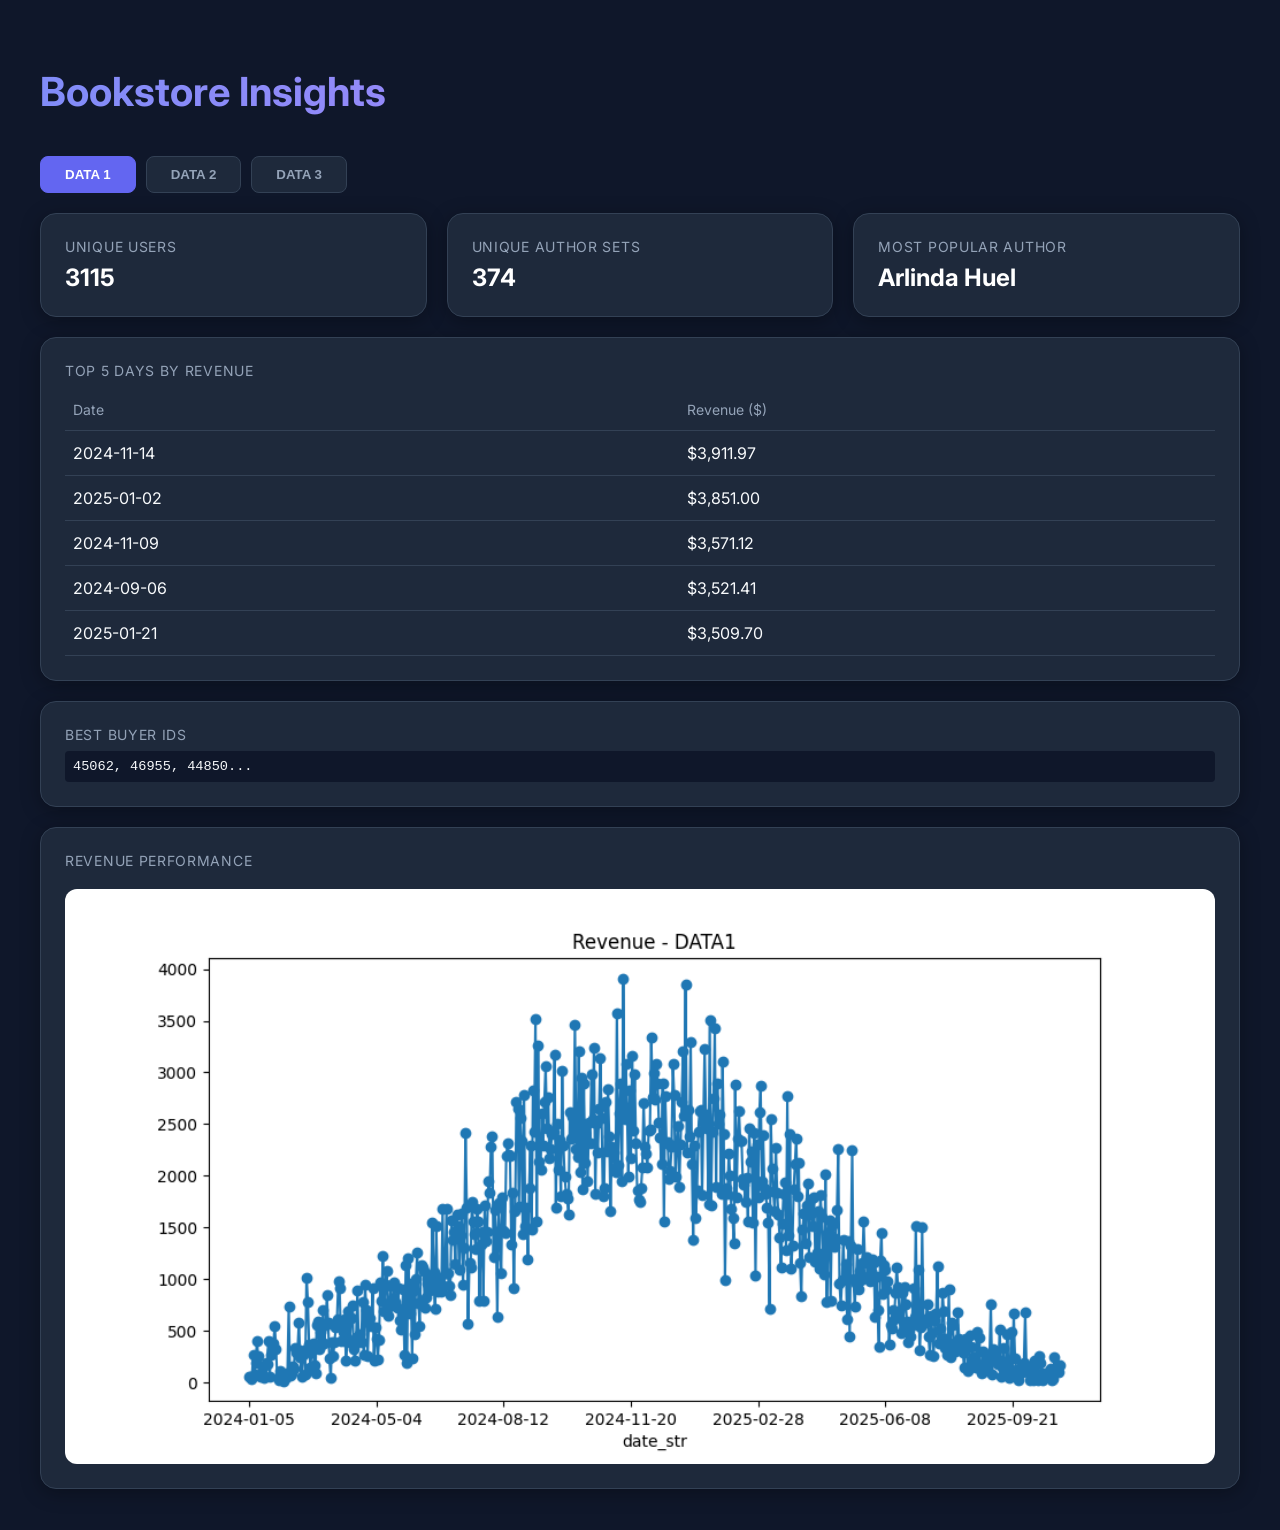
==== task4/index.html @ 1b7b1a32 "rename to deploy in vercel" ====
<!DOCTYPE html>
<html lang="en">
<head>
    <meta charset="UTF-8">
    <meta name="viewport" content="width=device-width, initial-scale=1.0">
    <title>Bookstore Performance Dashboard (Static)</title>
    <link href="https://fonts.googleapis.com/css2?family=Inter:wght@300;400;600;700&display=swap" rel="stylesheet">
    <style>
        :root {
            --bg: #0f172a;
            --card-bg: #1e293b;
            --accent: #6366f1;
            --text: #f8fafc;
            --text-muted: #94a3b8;
        }
        body {
            font-family: 'Inter', sans-serif;
            background-color: var(--bg);
            color: var(--text);
            margin: 0;
            padding: 40px;
            display: flex;
            flex-direction: column;
            align-items: center;
        }
        .container {
            max-width: 1200px;
            width: 100%;
        }
        h1 {
            font-weight: 700;
            margin-bottom: 40px;
            background: linear-gradient(to right, #818cf8, #c084fc);
            -webkit-background-clip: text;
            -webkit-text-fill-color: transparent;
            font-size: 2.5rem;
        }
        .tabs {
            display: flex;
            gap: 10px;
            margin-bottom: 20px;
        }
        .tab-btn {
            background: var(--card-bg);
            border: 1px solid #334155;
            color: var(--text-muted);
            padding: 10px 24px;
            border-radius: 8px;
            cursor: pointer;
            transition: all 0.3s;
            font-weight: 600;
        }
        .tab-btn.active {
            background: var(--accent);
            color: white;
            border-color: var(--accent);
        }
        .view {
            display: none;
            grid-template-columns: repeat(auto-fit, minmax(300px, 1fr));
            gap: 20px;
        }
        .view.active {
            display: grid;
        }
        .card {
            background: var(--card-bg);
            border-radius: 16px;
            padding: 24px;
            border: 1px solid #334155;
            box-shadow: 0 4px 20px rgba(0,0,0,0.3);
        }
        .card-full {
            grid-column: 1 / -1;
        }
        .stat-label {
            color: var(--text-muted);
            font-size: 0.875rem;
            margin-bottom: 8px;
            text-transform: uppercase;
            letter-spacing: 0.05em;
        }
        .stat-value {
            font-size: 1.5rem;
            font-weight: 700;
            color: white;
        }
        table {
            width: 100%;
            border-collapse: collapse;
            margin-top: 10px;
        }
        th, td {
            text-align: left;
            padding: 12px 8px;
            border-bottom: 1px solid #334155;
        }
        th { color: var(--text-muted); font-weight: 400; font-size: 0.875rem; }
        .chart-container {
            width: 100%;
            margin-top: 20px;
            border-radius: 12px;
            overflow: hidden;
            background: #1e1e2e;
        }
        .chart-container img {
            width: 100%;
            display: block;
        }
        .ids-list {
            font-family: monospace;
            font-size: 0.85rem;
            word-break: break-all;
            background: #0f172a;
            padding: 8px;
            border-radius: 4px;
            margin-top: 8px;
        }
    </style>
</head>
<body>
    <div class="container">
        <h1>Bookstore Insights</h1>
        
        <div class="tabs">
            <button class="tab-btn active" onclick="showView('data1')">DATA 1</button>
            <button class="tab-btn" onclick="showView('data2')">DATA 2</button>
            <button class="tab-btn" onclick="showView('data3')">DATA 3</button>
        </div>

        <!-- DATA 1 VIEW -->
        <div id="data1" class="view active">
            <div class="card">
                <div class="stat-label">Unique Users</div>
                <div class="stat-value">3115</div>
            </div>
            <div class="card">
                <div class="stat-label">Unique Author Sets</div>
                <div class="stat-value">374</div>
            </div>
            <div class="card">
                <div class="stat-label">Most Popular Author</div>
                <div class="stat-value">Arlinda Huel</div>
            </div>
            <div class="card card-full">
                <div class="stat-label">Top 5 Days by Revenue</div>
                <table>
                    <thead><tr><th>Date</th><th>Revenue ($)</th></tr></thead>
                    <tbody>
                        <tr><td>2024-11-14</td><td>$3,911.97</td></tr>
                        <tr><td>2025-01-02</td><td>$3,851.00</td></tr>
                        <tr><td>2024-11-09</td><td>$3,571.12</td></tr>
                        <tr><td>2024-09-06</td><td>$3,521.41</td></tr>
                        <tr><td>2025-01-21</td><td>$3,509.70</td></tr>
                    </tbody>
                </table>
            </div>
            <div class="card card-full">
                <div class="stat-label">Best Buyer IDs</div>
                <div class="ids-list">45062, 46955, 44850...</div>
            </div>
            <div class="card card-full">
                <div class="stat-label">Revenue Performance</div>
                <div class="chart-container"><img src="revenue_data1.png" alt="Revenue DATA1"></div>
            </div>
        </div>

        <!-- DATA 2 VIEW -->
        <div id="data2" class="view">
            <div class="card">
                <div class="stat-label">Unique Users</div>
                <div class="stat-value">2663</div>
            </div>
            <div class="card">
                <div class="stat-label">Unique Author Sets</div>
                <div class="stat-value">362</div>
            </div>
            <div class="card">
                <div class="stat-label">Most Popular Author</div>
                <div class="stat-value">Jaimie Skiles</div>
            </div>
            <div class="card card-full">
                <div class="stat-label">Top 5 Days by Revenue</div>
                <table>
                    <thead><tr><th>Date</th><th>Revenue ($)</th></tr></thead>
                    <tbody>
                        <tr><td>2024-09-12</td><td>$3,933.85</td></tr>
                        <tr><td>2024-11-15</td><td>$3,677.17</td></tr>
                        <tr><td>2024-11-21</td><td>$3,590.08</td></tr>
                        <tr><td>2024-12-25</td><td>$3,572.11</td></tr>
                        <tr><td>2025-01-20</td><td>$3,561.50</td></tr>
                    </tbody>
                </table>
            </div>
            <div class="card card-full">
                <div class="stat-label">Best Buyer IDs</div>
                <div class="ids-list">53583, 55058, 55420...</div>
            </div>
            <div class="card card-full">
                <div class="stat-label">Revenue Performance</div>
                <div class="chart-container"><img src="revenue_data2.png" alt="Revenue DATA2"></div>
            </div>
        </div>

        <!-- DATA 3 VIEW -->
        <div id="data3" class="view">
            <div class="card">
                <div class="stat-label">Unique Users</div>
                <div class="stat-value">3290</div>
            </div>
            <div class="card">
                <div class="stat-label">Unique Author Sets</div>
                <div class="stat-value">325</div>
            </div>
            <div class="card">
                <div class="stat-label">Most Popular Author</div>
                <div class="stat-value">Benjamin Mills</div>
            </div>
            <div class="card card-full">
                <div class="stat-label">Top 5 Days by Revenue</div>
                <table>
                    <thead><tr><th>Date</th><th>Revenue ($)</th></tr></thead>
                    <tbody>
                        <tr><td>2024-11-16</td><td>$3,688.19</td></tr>
                        <tr><td>2025-01-31</td><td>$3,341.98</td></tr>
                        <tr><td>2024-11-12</td><td>$3,182.24</td></tr>
                        <tr><td>2024-10-26</td><td>$3,127.92</td></tr>
                        <tr><td>2024-11-01</td><td>$2,954.02</td></tr>
                    </tbody>
                </table>
            </div>
            <div class="card card-full">
                <div class="stat-label">Best Buyer IDs</div>
                <div class="ids-list">49715, 50963...</div>
            </div>
            <div class="card card-full">
                <div class="stat-label">Revenue Performance</div>
                <div class="chart-container"><img src="revenue_data3.png" alt="Revenue DATA3"></div>
            </div>
        </div>
    </div>

    <script>
        function showView(id) {
            document.querySelectorAll('.view').forEach(v => v.style.display = 'none');
            document.querySelectorAll('.tab-btn').forEach(b => b.classList.remove('active'));
            document.getElementById(id).style.display = 'grid';
            event.target.classList.add('active');
        }
    </script>
</body>
</html>
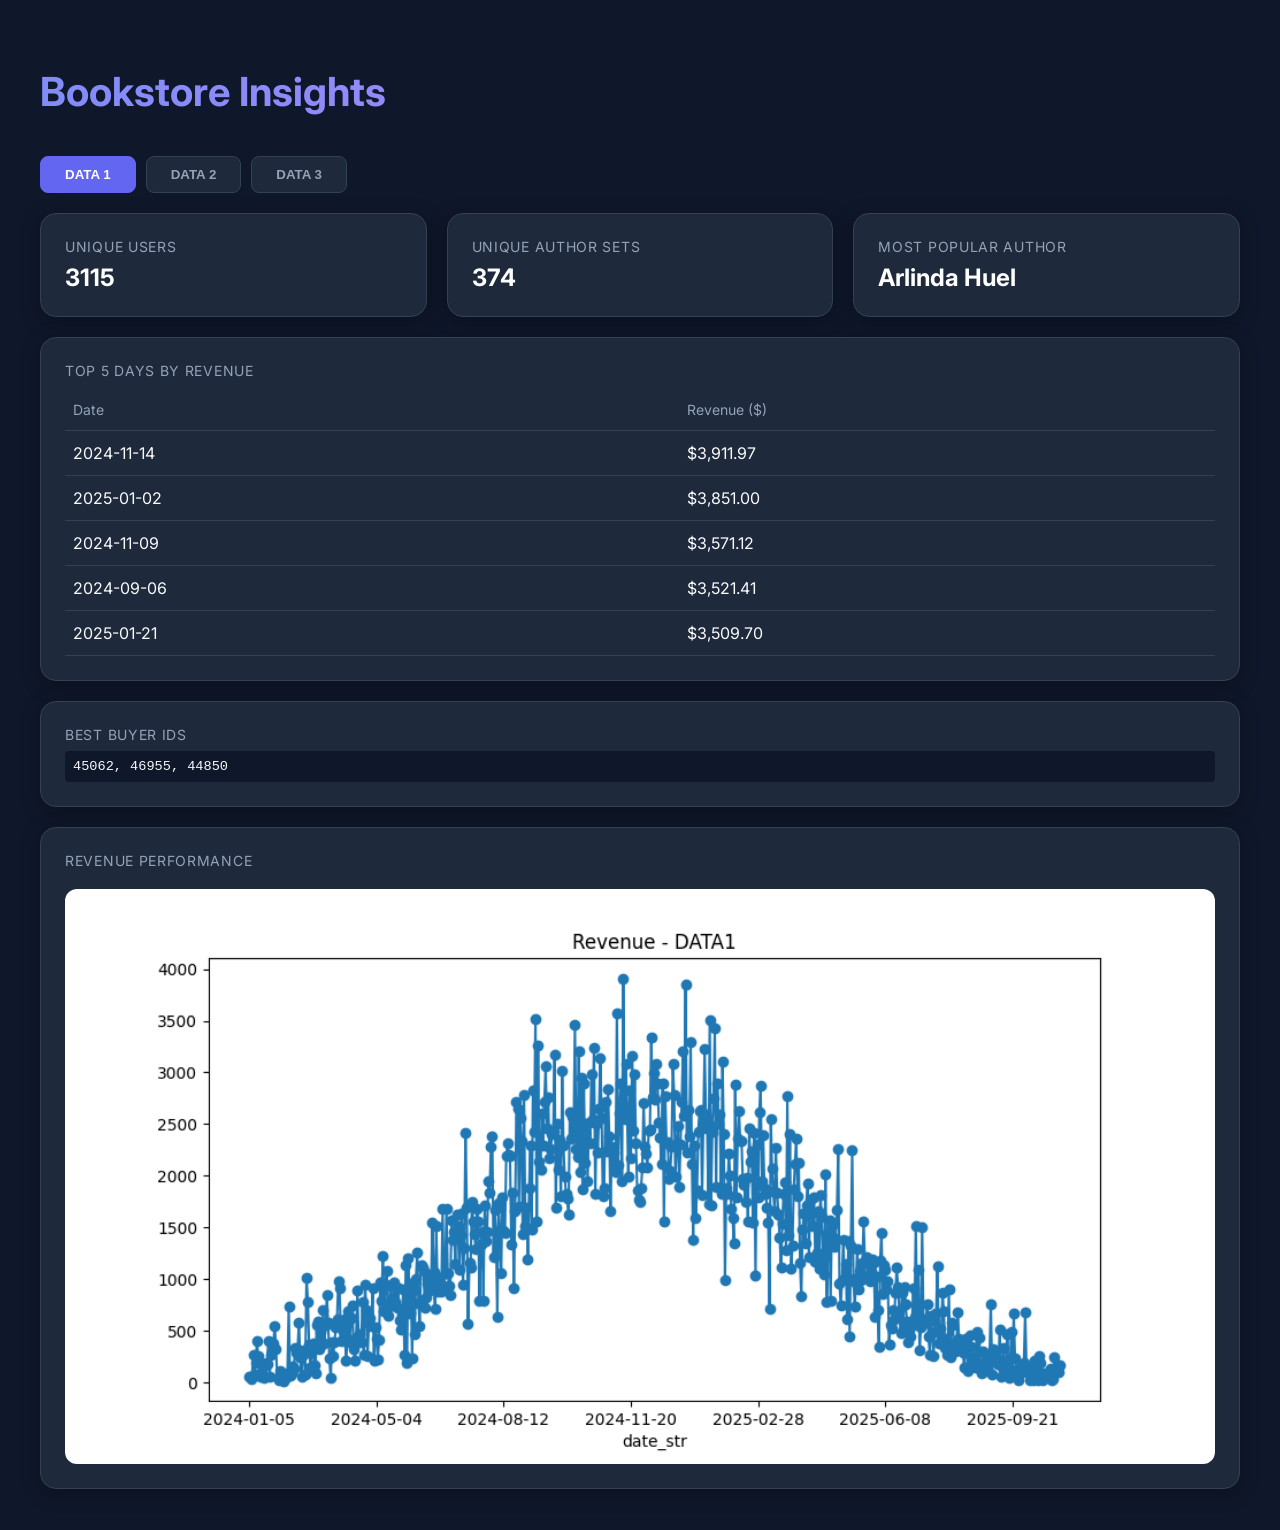
==== commit 8d5752b6: "small fix in data" ====
--- a/task4/index.html
+++ b/task4/index.html
@@ -157,7 +157,7 @@
             </div>
             <div class="card card-full">
                 <div class="stat-label">Best Buyer IDs</div>
-                <div class="ids-list">45062, 46955, 44850...</div>
+                <div class="ids-list">45062, 46955, 44850</div>
             </div>
             <div class="card card-full">
                 <div class="stat-label">Revenue Performance</div>
@@ -194,7 +194,7 @@
             </div>
             <div class="card card-full">
                 <div class="stat-label">Best Buyer IDs</div>
-                <div class="ids-list">53583, 55058, 55420...</div>
+                <div class="ids-list">53583, 55058, 55420</div>
             </div>
             <div class="card card-full">
                 <div class="stat-label">Revenue Performance</div>
@@ -231,7 +231,7 @@
             </div>
             <div class="card card-full">
                 <div class="stat-label">Best Buyer IDs</div>
-                <div class="ids-list">49715, 50963...</div>
+                <div class="ids-list">49715, 50963</div>
             </div>
             <div class="card card-full">
                 <div class="stat-label">Revenue Performance</div>
